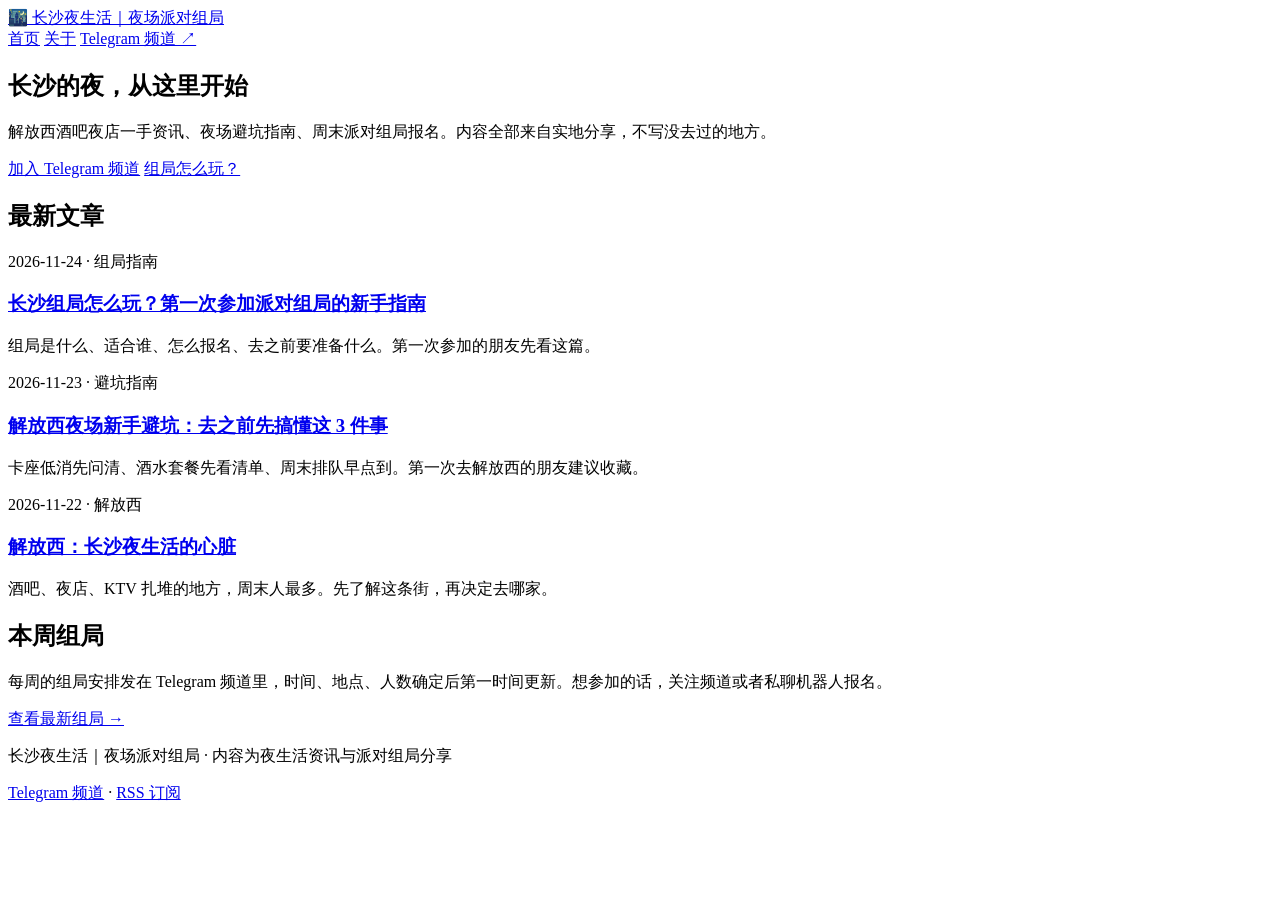
==== index.html @ ca219840 "Initial blog: 长沙夜生活｜夜场派对组局" ====
<!DOCTYPE html>
<html lang="zh-CN">
<head>
<meta charset="utf-8">
<meta name="viewport" content="width=device-width, initial-scale=1">
<title>长沙夜生活｜夜场派对组局 — 长沙夜生活资讯、酒吧避坑、周末组局</title>
<meta name="description" content="长沙夜生活一手资讯：解放西酒吧夜店避坑指南、周末派对组局报名。关注 Telegram 频道，第一时间获取组局信息。">
<link rel="canonical" href="https://chujiangnan.github.io/changsha-party/">
<meta property="og:title" content="长沙夜生活｜夜场派对组局">
<meta property="og:description" content="长沙夜生活一手资讯：解放西酒吧夜店避坑指南、周末派对组局报名。">
<meta property="og:type" content="website">
<meta property="og:url" content="https://chujiangnan.github.io/changsha-party/">
<link rel="stylesheet" href="style.css">
<link rel="alternate" type="application/rss+xml" title="长沙夜生活｜夜场派对组局" href="feed.xml">
</head>
<body>
<header class="site-header">
  <div class="wrap">
    <a class="brand" href="./">🌃 长沙夜生活<span>｜夜场派对组局</span></a>
    <nav>
      <a href="./">首页</a>
      <a href="about.html">关于</a>
      <a class="tg" href="https://t.me/hangshaParty" target="_blank" rel="noopener">Telegram 频道 ↗</a>
    </nav>
  </div>
</header>

<main class="wrap">
  <section class="hero">
    <h1>长沙的夜，从这里开始</h1>
    <p>解放西酒吧夜店一手资讯、夜场避坑指南、周末派对组局报名。内容全部来自实地分享，不写没去过的地方。</p>
    <p><a class="btn" href="https://t.me/hangshaParty" target="_blank" rel="noopener">加入 Telegram 频道</a>
    <a class="btn ghost" href="posts/zuju-zenme-wan.html">组局怎么玩？</a></p>
  </section>

  <section>
    <h2>最新文章</h2>
    <article class="card">
      <p class="meta">2026-11-24 · 组局指南</p>
      <h3><a href="posts/zuju-zenme-wan.html">长沙组局怎么玩？第一次参加派对组局的新手指南</a></h3>
      <p>组局是什么、适合谁、怎么报名、去之前要准备什么。第一次参加的朋友先看这篇。</p>
    </article>
    <article class="card">
      <p class="meta">2026-11-23 · 避坑指南</p>
      <h3><a href="posts/jiefangxi-bikeng.html">解放西夜场新手避坑：去之前先搞懂这 3 件事</a></h3>
      <p>卡座低消先问清、酒水套餐先看清单、周末排队早点到。第一次去解放西的朋友建议收藏。</p>
    </article>
    <article class="card">
      <p class="meta">2026-11-22 · 解放西</p>
      <h3><a href="posts/jiefangxi.html">解放西：长沙夜生活的心脏</a></h3>
      <p>酒吧、夜店、KTV 扎堆的地方，周末人最多。先了解这条街，再决定去哪家。</p>
    </article>
  </section>

  <section>
    <h2>本周组局</h2>
    <p>每周的组局安排发在 Telegram 频道里，时间、地点、人数确定后第一时间更新。想参加的话，关注频道或者私聊机器人报名。</p>
    <p><a href="https://t.me/hangshaParty" target="_blank" rel="noopener">查看最新组局 →</a></p>
  </section>
</main>

<footer class="site-footer">
  <div class="wrap">
    <p>长沙夜生活｜夜场派对组局 · 内容为夜生活资讯与派对组局分享</p>
    <p><a href="https://t.me/hangshaParty" target="_blank" rel="noopener">Telegram 频道</a> · <a href="feed.xml">RSS 订阅</a></p>
  </div>
</footer>
</body>
</html>
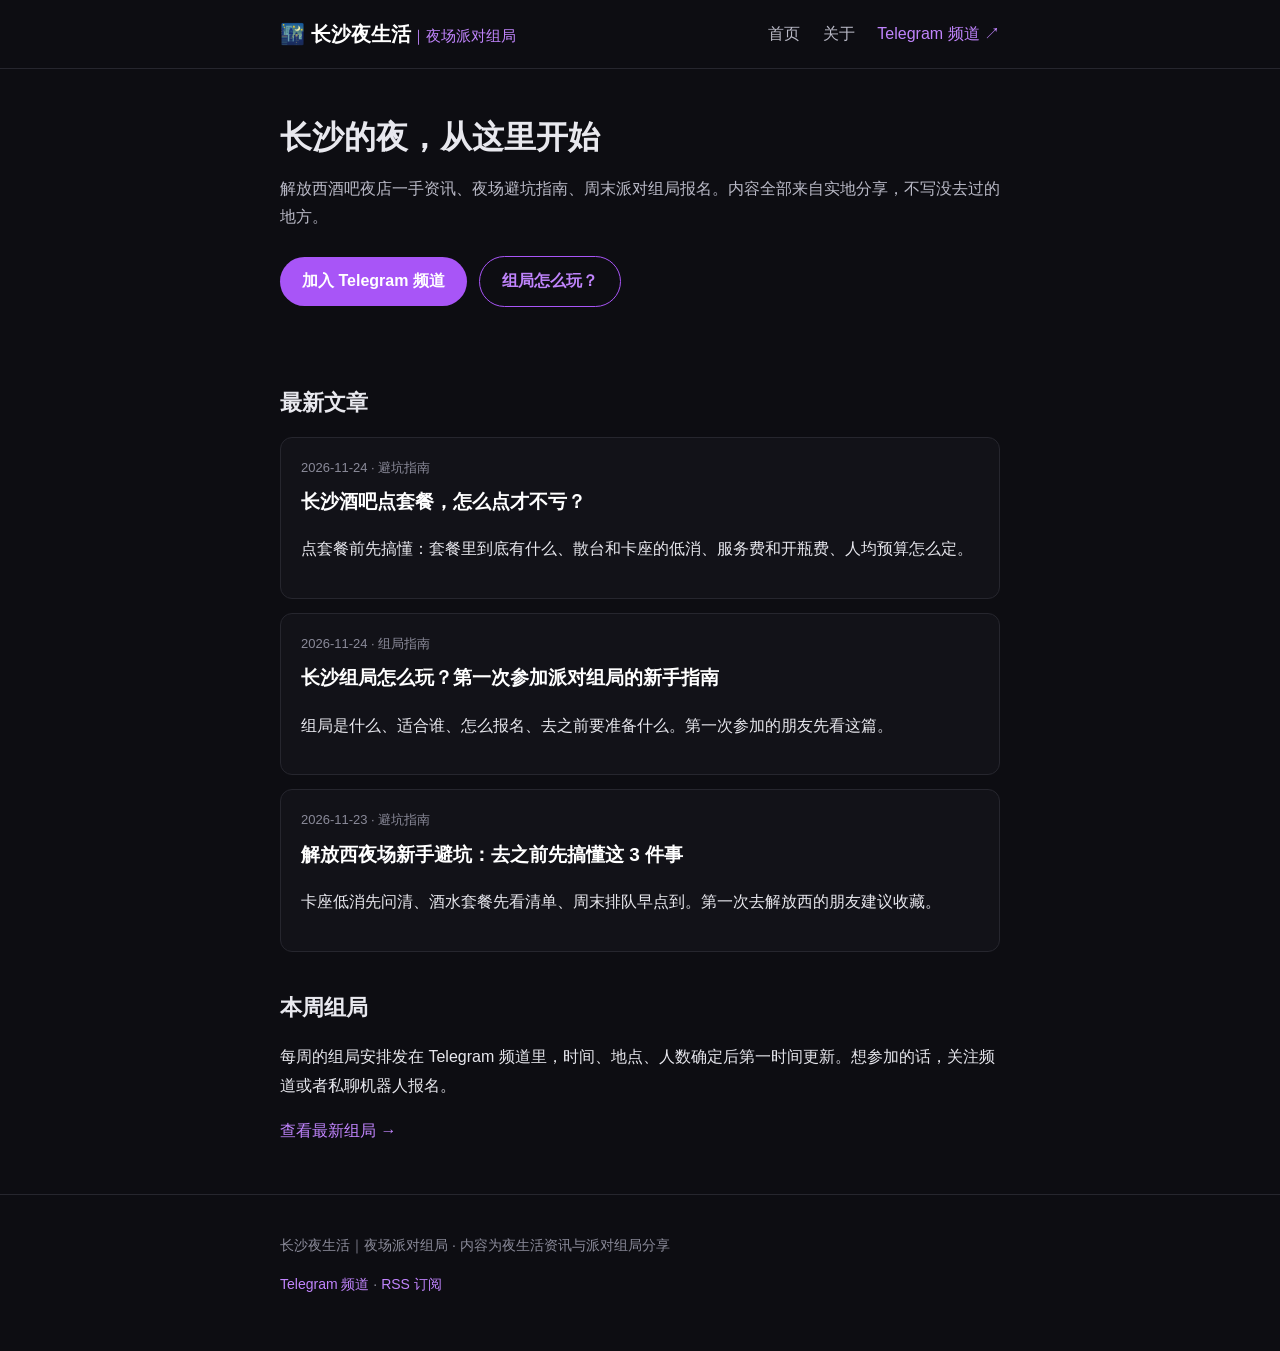
==== commit 811633ee: "Update homepage latest posts: add 酒吧套餐避坑" ====
--- a/index.html
+++ b/index.html
@@ -36,6 +36,11 @@
   <section>
     <h2>最新文章</h2>
     <article class="card">
+      <p class="meta">2026-11-24 · 避坑指南</p>
+      <h3><a href="posts/jiuba-taocan-bikeng.html">长沙酒吧点套餐，怎么点才不亏？</a></h3>
+      <p>点套餐前先搞懂：套餐里到底有什么、散台和卡座的低消、服务费和开瓶费、人均预算怎么定。</p>
+    </article>
+    <article class="card">
       <p class="meta">2026-11-24 · 组局指南</p>
       <h3><a href="posts/zuju-zenme-wan.html">长沙组局怎么玩？第一次参加派对组局的新手指南</a></h3>
       <p>组局是什么、适合谁、怎么报名、去之前要准备什么。第一次参加的朋友先看这篇。</p>
@@ -44,11 +49,6 @@
       <p class="meta">2026-11-23 · 避坑指南</p>
       <h3><a href="posts/jiefangxi-bikeng.html">解放西夜场新手避坑：去之前先搞懂这 3 件事</a></h3>
       <p>卡座低消先问清、酒水套餐先看清单、周末排队早点到。第一次去解放西的朋友建议收藏。</p>
-    </article>
-    <article class="card">
-      <p class="meta">2026-11-22 · 解放西</p>
-      <h3><a href="posts/jiefangxi.html">解放西：长沙夜生活的心脏</a></h3>
-      <p>酒吧、夜店、KTV 扎堆的地方，周末人最多。先了解这条街，再决定去哪家。</p>
     </article>
   </section>
 
--- a/style.css
+++ b/style.css
@@ -0,0 +1,31 @@
+/* 长沙夜生活｜夜场派对组局 — dark nightlife theme */
+* { box-sizing: border-box; }
+body { margin: 0; background: #0d0d12; color: #e8e8ee; font-family: -apple-system, "PingFang SC", "Microsoft YaHei", sans-serif; line-height: 1.8; }
+.wrap { max-width: 760px; margin: 0 auto; padding: 0 20px; }
+a { color: #c084fc; text-decoration: none; }
+a:hover { text-decoration: underline; }
+.site-header { border-bottom: 1px solid #26262e; padding: 16px 0; }
+.site-header .wrap { display: flex; justify-content: space-between; align-items: center; flex-wrap: wrap; gap: 8px; }
+.brand { font-size: 20px; font-weight: 700; color: #fff; }
+.brand span { color: #c084fc; font-size: 15px; font-weight: 400; }
+nav a { margin-left: 18px; color: #b9b9c6; }
+nav a.tg { color: #c084fc; }
+.hero { padding: 48px 0 24px; }
+.hero h1 { font-size: 32px; line-height: 1.3; margin: 0 0 12px; }
+.hero p { color: #b9b9c6; }
+.btn { display: inline-block; background: #a855f7; color: #fff; padding: 10px 22px; border-radius: 999px; font-weight: 600; margin: 8px 8px 0 0; }
+.btn:hover { text-decoration: none; background: #9333ea; }
+.btn.ghost { background: transparent; border: 1px solid #a855f7; color: #c084fc; }
+h2 { font-size: 22px; margin: 36px 0 12px; }
+.card { border: 1px solid #26262e; border-radius: 12px; padding: 18px 20px; margin: 14px 0; background: #121218; }
+.card h3 { margin: 6px 0; font-size: 19px; }
+.card h3 a { color: #fff; }
+.meta { color: #8a8a99; font-size: 13px; margin: 0; }
+article.post h1 { font-size: 28px; line-height: 1.4; }
+article.post h2 { font-size: 20px; }
+article.post ul { padding-left: 22px; }
+article.post li { margin: 8px 0; }
+.note { border-left: 3px solid #a855f7; background: #1a1420; padding: 12px 16px; border-radius: 0 8px 8px 0; color: #d8b4fe; }
+.site-footer { border-top: 1px solid #26262e; margin-top: 48px; padding: 24px 0 40px; color: #8a8a99; font-size: 14px; }
+.back { display: inline-block; margin: 24px 0 0; color: #8a8a99; }
+@media (max-width: 560px) { .hero h1 { font-size: 26px; } }
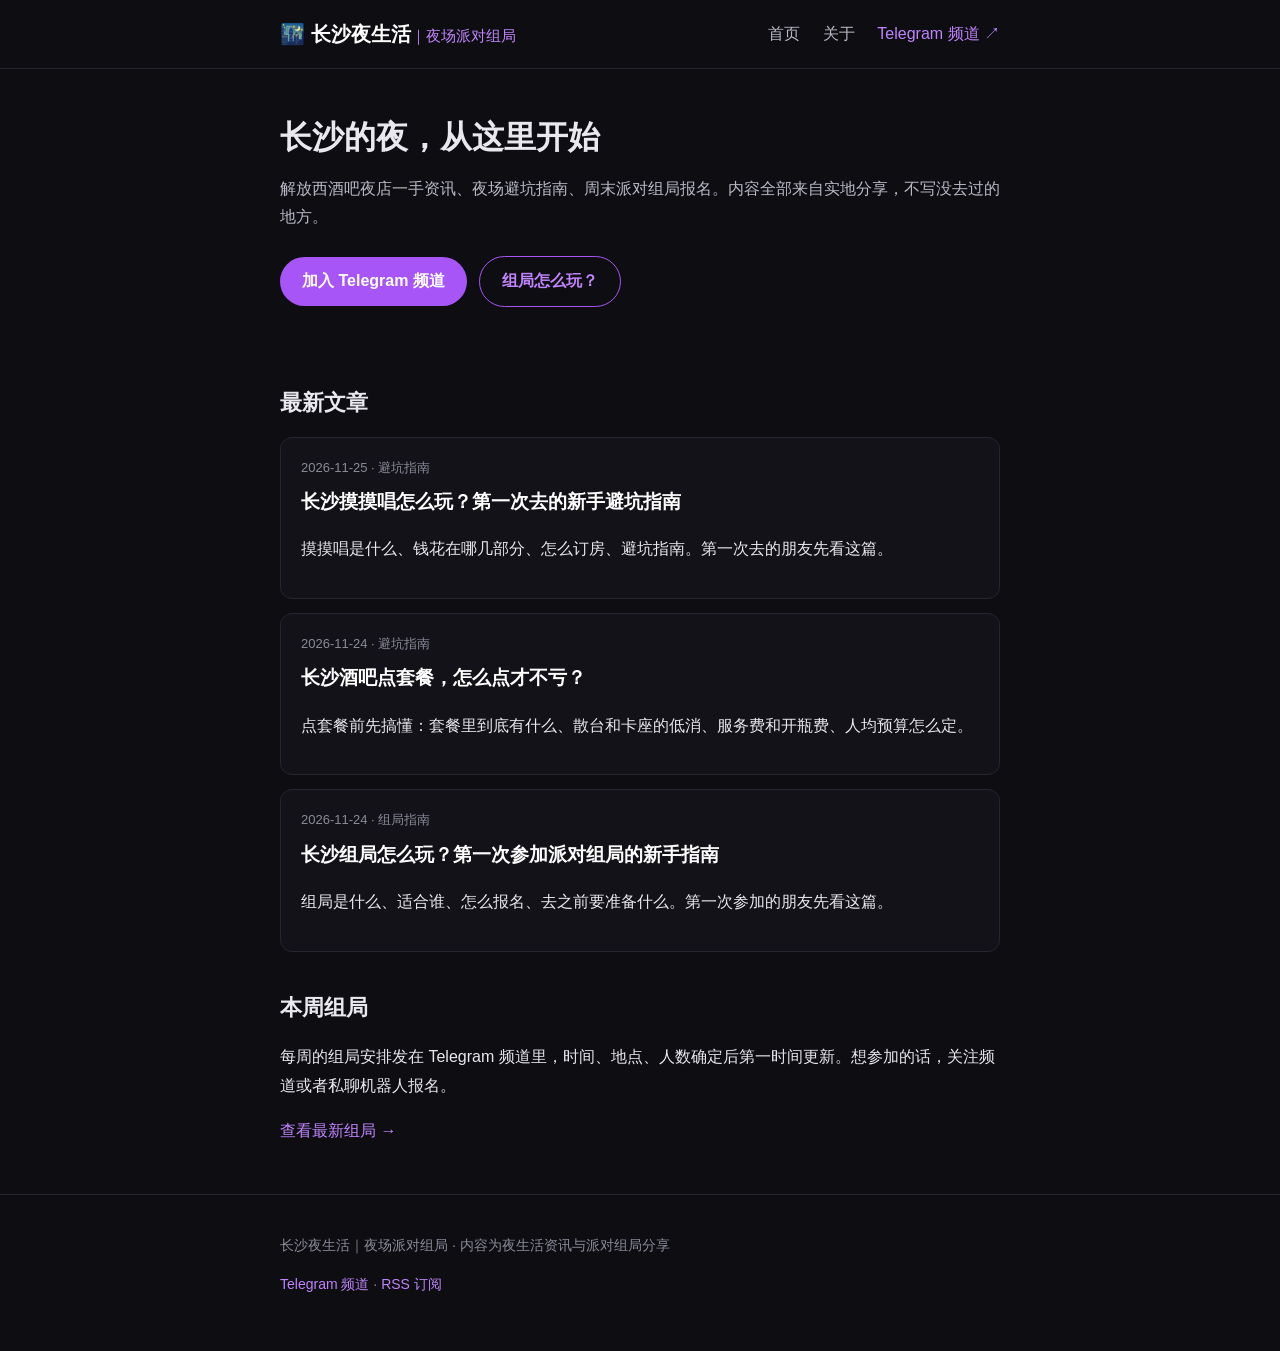
==== commit 70753e64: "Update homepage latest articles: add 摸摸唱 guide" ====
--- a/index.html
+++ b/index.html
@@ -36,6 +36,11 @@
   <section>
     <h2>最新文章</h2>
     <article class="card">
+      <p class="meta">2026-11-25 · 避坑指南</p>
+      <h3><a href="posts/changsha-momochang-guide.html">长沙摸摸唱怎么玩？第一次去的新手避坑指南</a></h3>
+      <p>摸摸唱是什么、钱花在哪几部分、怎么订房、避坑指南。第一次去的朋友先看这篇。</p>
+    </article>
+    <article class="card">
       <p class="meta">2026-11-24 · 避坑指南</p>
       <h3><a href="posts/jiuba-taocan-bikeng.html">长沙酒吧点套餐，怎么点才不亏？</a></h3>
       <p>点套餐前先搞懂：套餐里到底有什么、散台和卡座的低消、服务费和开瓶费、人均预算怎么定。</p>
@@ -44,11 +49,6 @@
       <p class="meta">2026-11-24 · 组局指南</p>
       <h3><a href="posts/zuju-zenme-wan.html">长沙组局怎么玩？第一次参加派对组局的新手指南</a></h3>
       <p>组局是什么、适合谁、怎么报名、去之前要准备什么。第一次参加的朋友先看这篇。</p>
-    </article>
-    <article class="card">
-      <p class="meta">2026-11-23 · 避坑指南</p>
-      <h3><a href="posts/jiefangxi-bikeng.html">解放西夜场新手避坑：去之前先搞懂这 3 件事</a></h3>
-      <p>卡座低消先问清、酒水套餐先看清单、周末排队早点到。第一次去解放西的朋友建议收藏。</p>
     </article>
   </section>
 
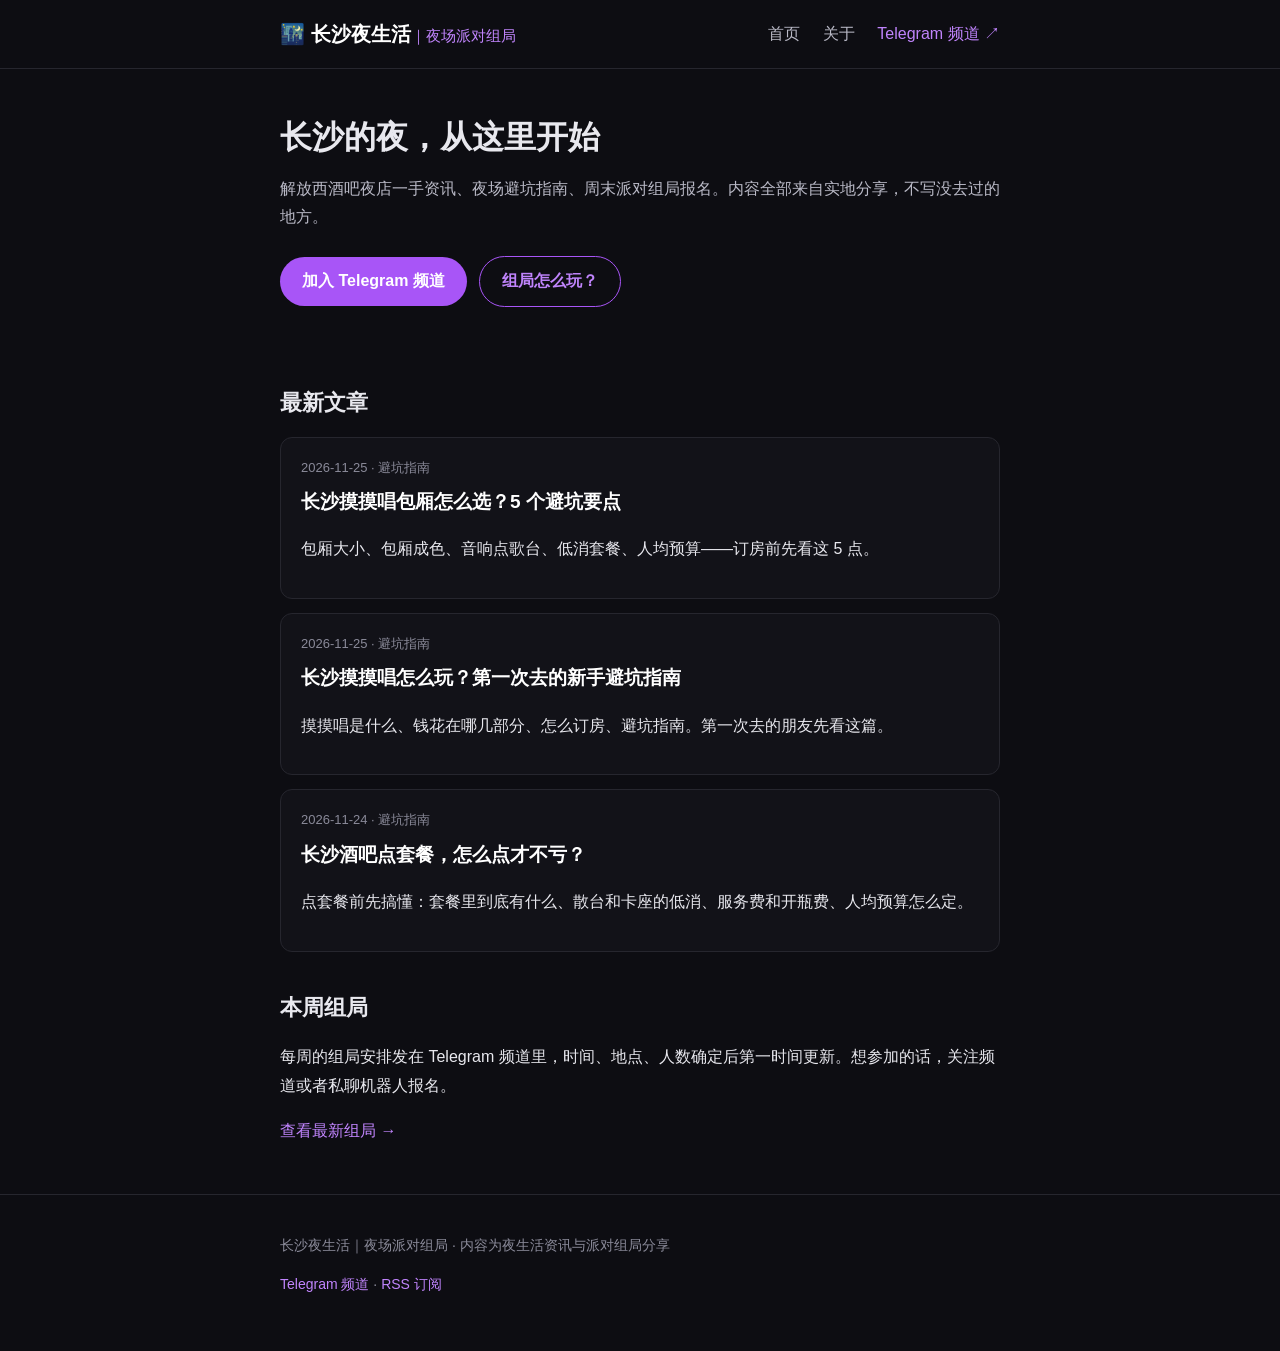
==== commit 0f2ce653: "Update 首页最新文章 2026-11-25" ====
--- a/index.html
+++ b/index.html
@@ -37,6 +37,11 @@
     <h2>最新文章</h2>
     <article class="card">
       <p class="meta">2026-11-25 · 避坑指南</p>
+      <h3><a href="posts/momochang-baoxiang-zenme-xuan.html">长沙摸摸唱包厢怎么选？5 个避坑要点</a></h3>
+      <p>包厢大小、包厢成色、音响点歌台、低消套餐、人均预算——订房前先看这 5 点。</p>
+    </article>
+    <article class="card">
+      <p class="meta">2026-11-25 · 避坑指南</p>
       <h3><a href="posts/changsha-momochang-guide.html">长沙摸摸唱怎么玩？第一次去的新手避坑指南</a></h3>
       <p>摸摸唱是什么、钱花在哪几部分、怎么订房、避坑指南。第一次去的朋友先看这篇。</p>
     </article>
@@ -44,11 +49,6 @@
       <p class="meta">2026-11-24 · 避坑指南</p>
       <h3><a href="posts/jiuba-taocan-bikeng.html">长沙酒吧点套餐，怎么点才不亏？</a></h3>
       <p>点套餐前先搞懂：套餐里到底有什么、散台和卡座的低消、服务费和开瓶费、人均预算怎么定。</p>
-    </article>
-    <article class="card">
-      <p class="meta">2026-11-24 · 组局指南</p>
-      <h3><a href="posts/zuju-zenme-wan.html">长沙组局怎么玩？第一次参加派对组局的新手指南</a></h3>
-      <p>组局是什么、适合谁、怎么报名、去之前要准备什么。第一次参加的朋友先看这篇。</p>
     </article>
   </section>
 
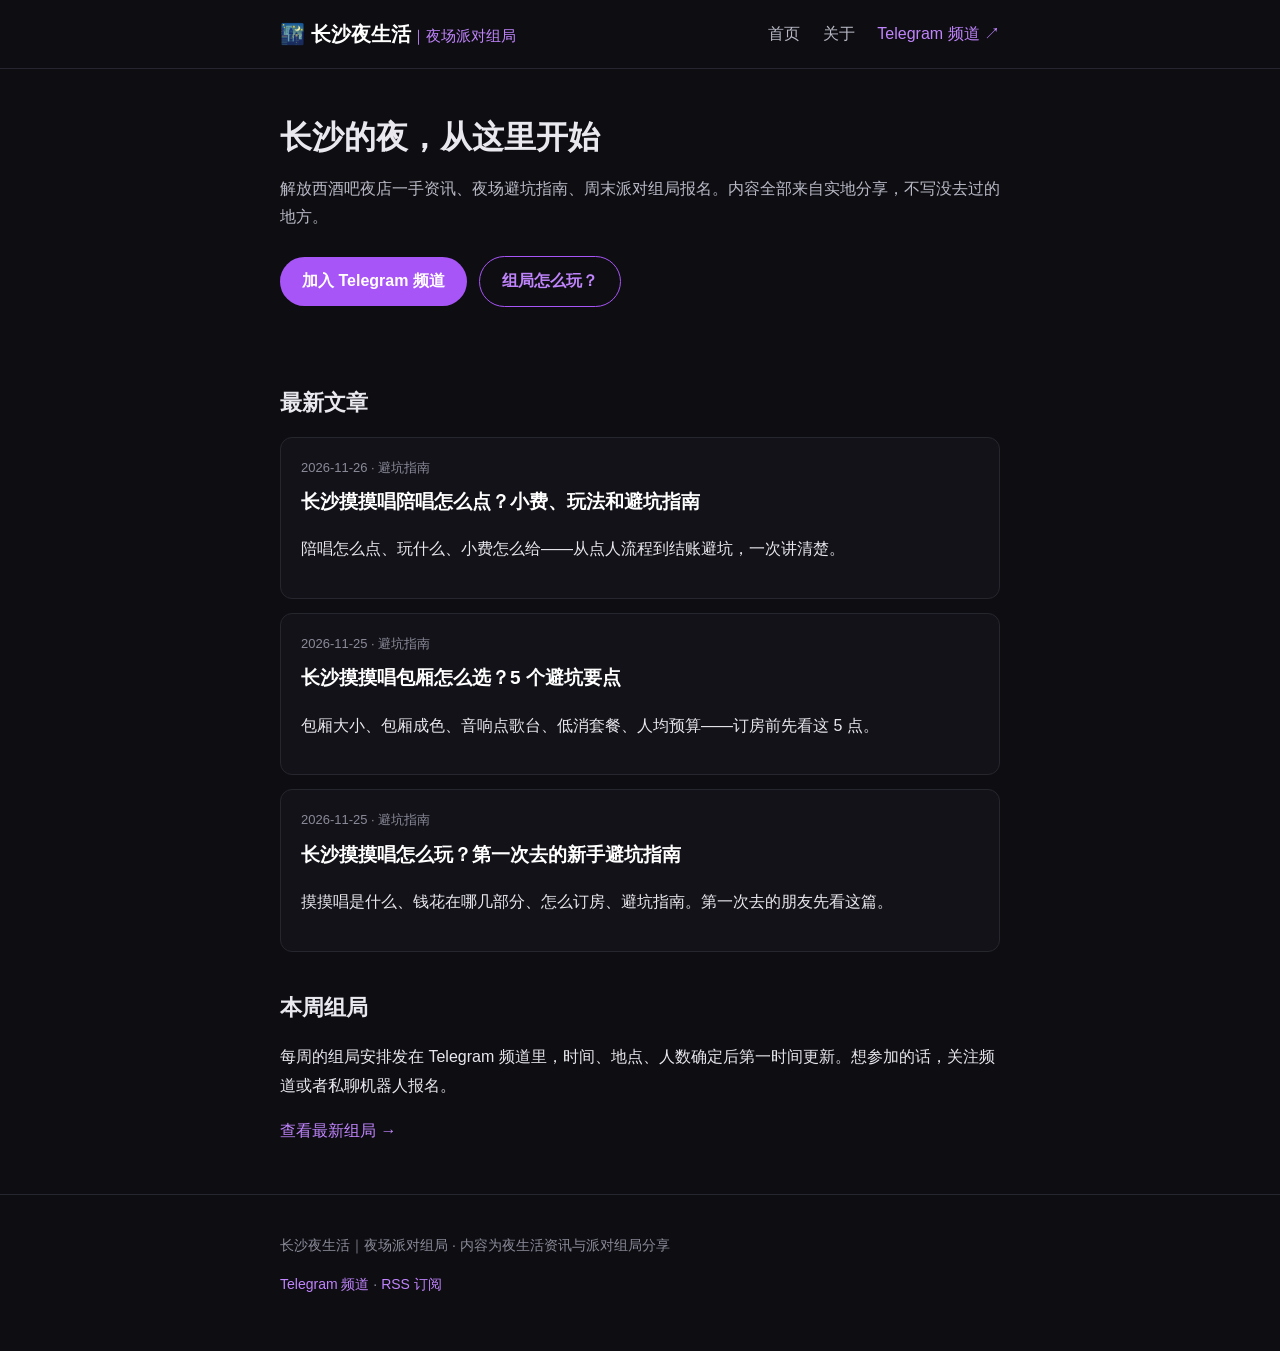
==== commit 7c508fc8: "Update homepage latest articles 2026-11-26" ====
--- a/index.html
+++ b/index.html
@@ -36,6 +36,11 @@
   <section>
     <h2>最新文章</h2>
     <article class="card">
+      <p class="meta">2026-11-26 · 避坑指南</p>
+      <h3><a href="posts/momochang-peichang-zhinan.html">长沙摸摸唱陪唱怎么点？小费、玩法和避坑指南</a></h3>
+      <p>陪唱怎么点、玩什么、小费怎么给——从点人流程到结账避坑，一次讲清楚。</p>
+    </article>
+    <article class="card">
       <p class="meta">2026-11-25 · 避坑指南</p>
       <h3><a href="posts/momochang-baoxiang-zenme-xuan.html">长沙摸摸唱包厢怎么选？5 个避坑要点</a></h3>
       <p>包厢大小、包厢成色、音响点歌台、低消套餐、人均预算——订房前先看这 5 点。</p>
@@ -44,11 +49,6 @@
       <p class="meta">2026-11-25 · 避坑指南</p>
       <h3><a href="posts/changsha-momochang-guide.html">长沙摸摸唱怎么玩？第一次去的新手避坑指南</a></h3>
       <p>摸摸唱是什么、钱花在哪几部分、怎么订房、避坑指南。第一次去的朋友先看这篇。</p>
-    </article>
-    <article class="card">
-      <p class="meta">2026-11-24 · 避坑指南</p>
-      <h3><a href="posts/jiuba-taocan-bikeng.html">长沙酒吧点套餐，怎么点才不亏？</a></h3>
-      <p>点套餐前先搞懂：套餐里到底有什么、散台和卡座的低消、服务费和开瓶费、人均预算怎么定。</p>
     </article>
   </section>
 
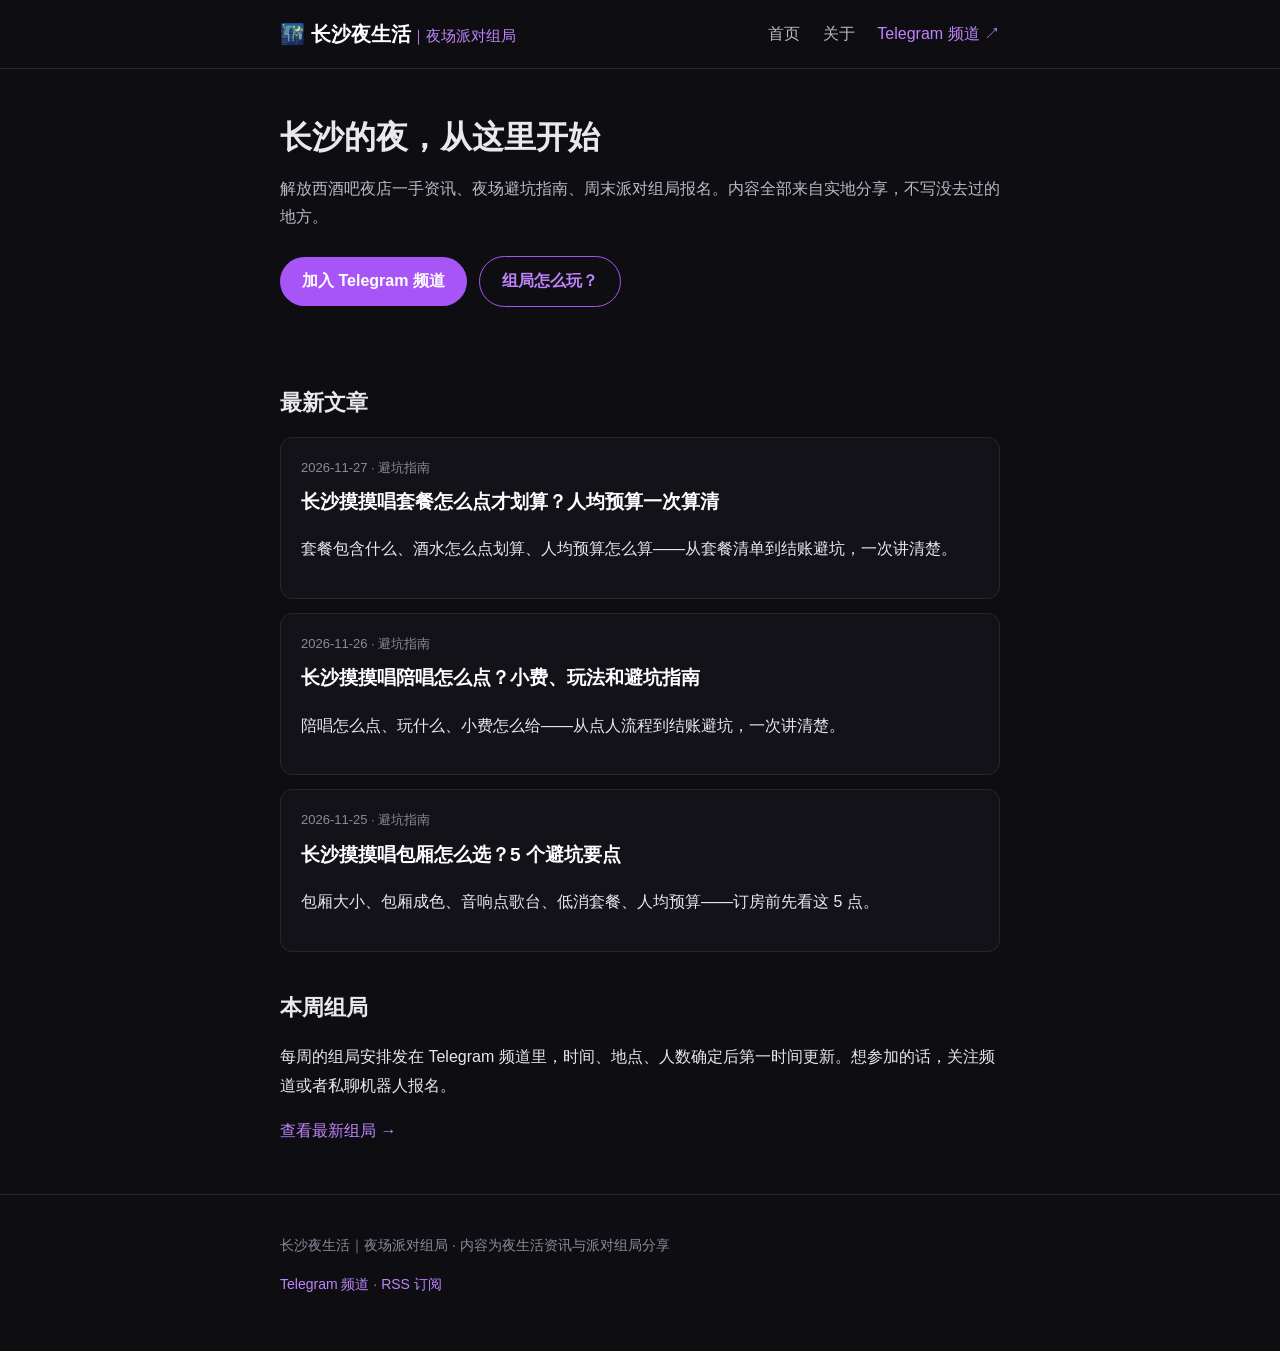
==== commit a1d1de73: "更新首页最新文章列表" ====
--- a/index.html
+++ b/index.html
@@ -5,11 +5,11 @@
 <meta name="viewport" content="width=device-width, initial-scale=1">
 <title>长沙夜生活｜夜场派对组局 — 长沙夜生活资讯、酒吧避坑、周末组局</title>
 <meta name="description" content="长沙夜生活一手资讯：解放西酒吧夜店避坑指南、周末派对组局报名。关注 Telegram 频道，第一时间获取组局信息。">
-<link rel="canonical" href="https://chujiangnan.github.io/changsha-party/">
+<link rel="canonical" href="https://changsha168.ggff.net/">
 <meta property="og:title" content="长沙夜生活｜夜场派对组局">
 <meta property="og:description" content="长沙夜生活一手资讯：解放西酒吧夜店避坑指南、周末派对组局报名。">
 <meta property="og:type" content="website">
-<meta property="og:url" content="https://chujiangnan.github.io/changsha-party/">
+<meta property="og:url" content="https://changsha168.ggff.net/">
 <link rel="stylesheet" href="style.css">
 <link rel="alternate" type="application/rss+xml" title="长沙夜生活｜夜场派对组局" href="feed.xml">
 </head>
@@ -36,6 +36,11 @@
   <section>
     <h2>最新文章</h2>
     <article class="card">
+      <p class="meta">2026-11-27 · 避坑指南</p>
+      <h3><a href="posts/momochang-taocan-renjun.html">长沙摸摸唱套餐怎么点才划算？人均预算一次算清</a></h3>
+      <p>套餐包含什么、酒水怎么点划算、人均预算怎么算——从套餐清单到结账避坑，一次讲清楚。</p>
+    </article>
+    <article class="card">
       <p class="meta">2026-11-26 · 避坑指南</p>
       <h3><a href="posts/momochang-peichang-zhinan.html">长沙摸摸唱陪唱怎么点？小费、玩法和避坑指南</a></h3>
       <p>陪唱怎么点、玩什么、小费怎么给——从点人流程到结账避坑，一次讲清楚。</p>
@@ -44,11 +49,6 @@
       <p class="meta">2026-11-25 · 避坑指南</p>
       <h3><a href="posts/momochang-baoxiang-zenme-xuan.html">长沙摸摸唱包厢怎么选？5 个避坑要点</a></h3>
       <p>包厢大小、包厢成色、音响点歌台、低消套餐、人均预算——订房前先看这 5 点。</p>
-    </article>
-    <article class="card">
-      <p class="meta">2026-11-25 · 避坑指南</p>
-      <h3><a href="posts/changsha-momochang-guide.html">长沙摸摸唱怎么玩？第一次去的新手避坑指南</a></h3>
-      <p>摸摸唱是什么、钱花在哪几部分、怎么订房、避坑指南。第一次去的朋友先看这篇。</p>
     </article>
   </section>
 
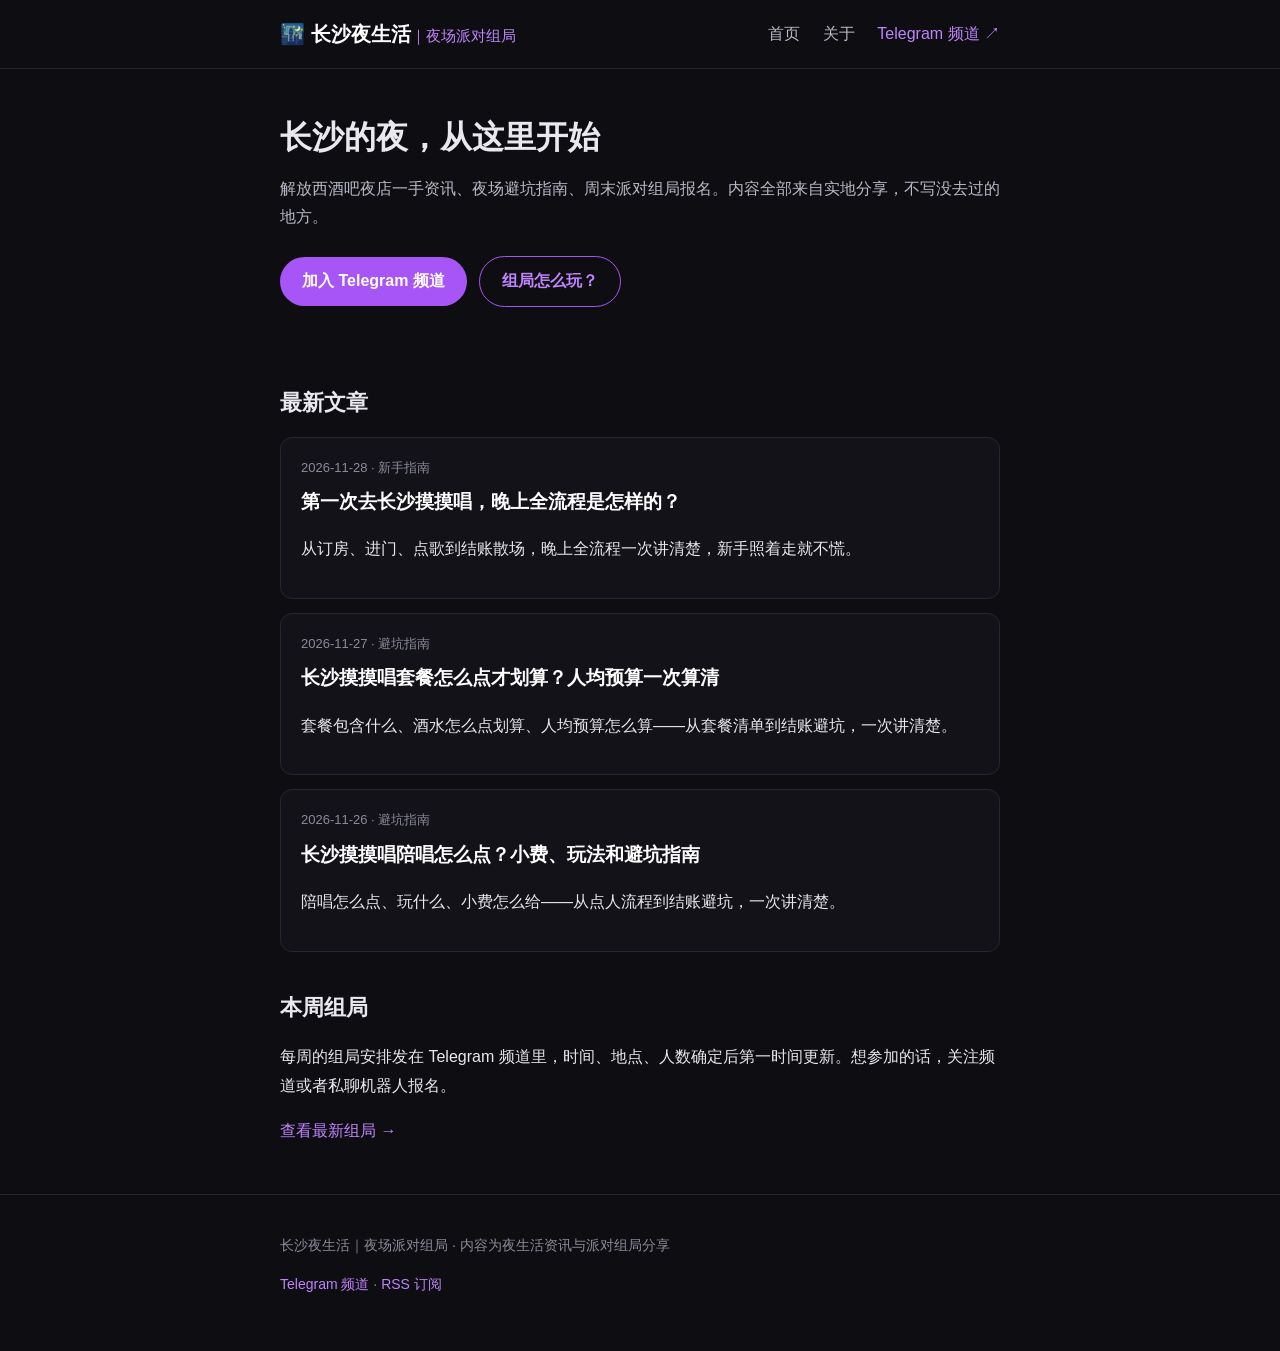
==== commit c0543813: "Update homepage latest 3 (2026-11-28 new post)" ====
--- a/index.html
+++ b/index.html
@@ -36,6 +36,11 @@
   <section>
     <h2>最新文章</h2>
     <article class="card">
+      <p class="meta">2026-11-28 · 新手指南</p>
+      <h3><a href="posts/momochang-diyici-liucheng.html">第一次去长沙摸摸唱，晚上全流程是怎样的？</a></h3>
+      <p>从订房、进门、点歌到结账散场，晚上全流程一次讲清楚，新手照着走就不慌。</p>
+    </article>
+    <article class="card">
       <p class="meta">2026-11-27 · 避坑指南</p>
       <h3><a href="posts/momochang-taocan-renjun.html">长沙摸摸唱套餐怎么点才划算？人均预算一次算清</a></h3>
       <p>套餐包含什么、酒水怎么点划算、人均预算怎么算——从套餐清单到结账避坑，一次讲清楚。</p>
@@ -44,11 +49,6 @@
       <p class="meta">2026-11-26 · 避坑指南</p>
       <h3><a href="posts/momochang-peichang-zhinan.html">长沙摸摸唱陪唱怎么点？小费、玩法和避坑指南</a></h3>
       <p>陪唱怎么点、玩什么、小费怎么给——从点人流程到结账避坑，一次讲清楚。</p>
-    </article>
-    <article class="card">
-      <p class="meta">2026-11-25 · 避坑指南</p>
-      <h3><a href="posts/momochang-baoxiang-zenme-xuan.html">长沙摸摸唱包厢怎么选？5 个避坑要点</a></h3>
-      <p>包厢大小、包厢成色、音响点歌台、低消套餐、人均预算——订房前先看这 5 点。</p>
     </article>
   </section>
 
